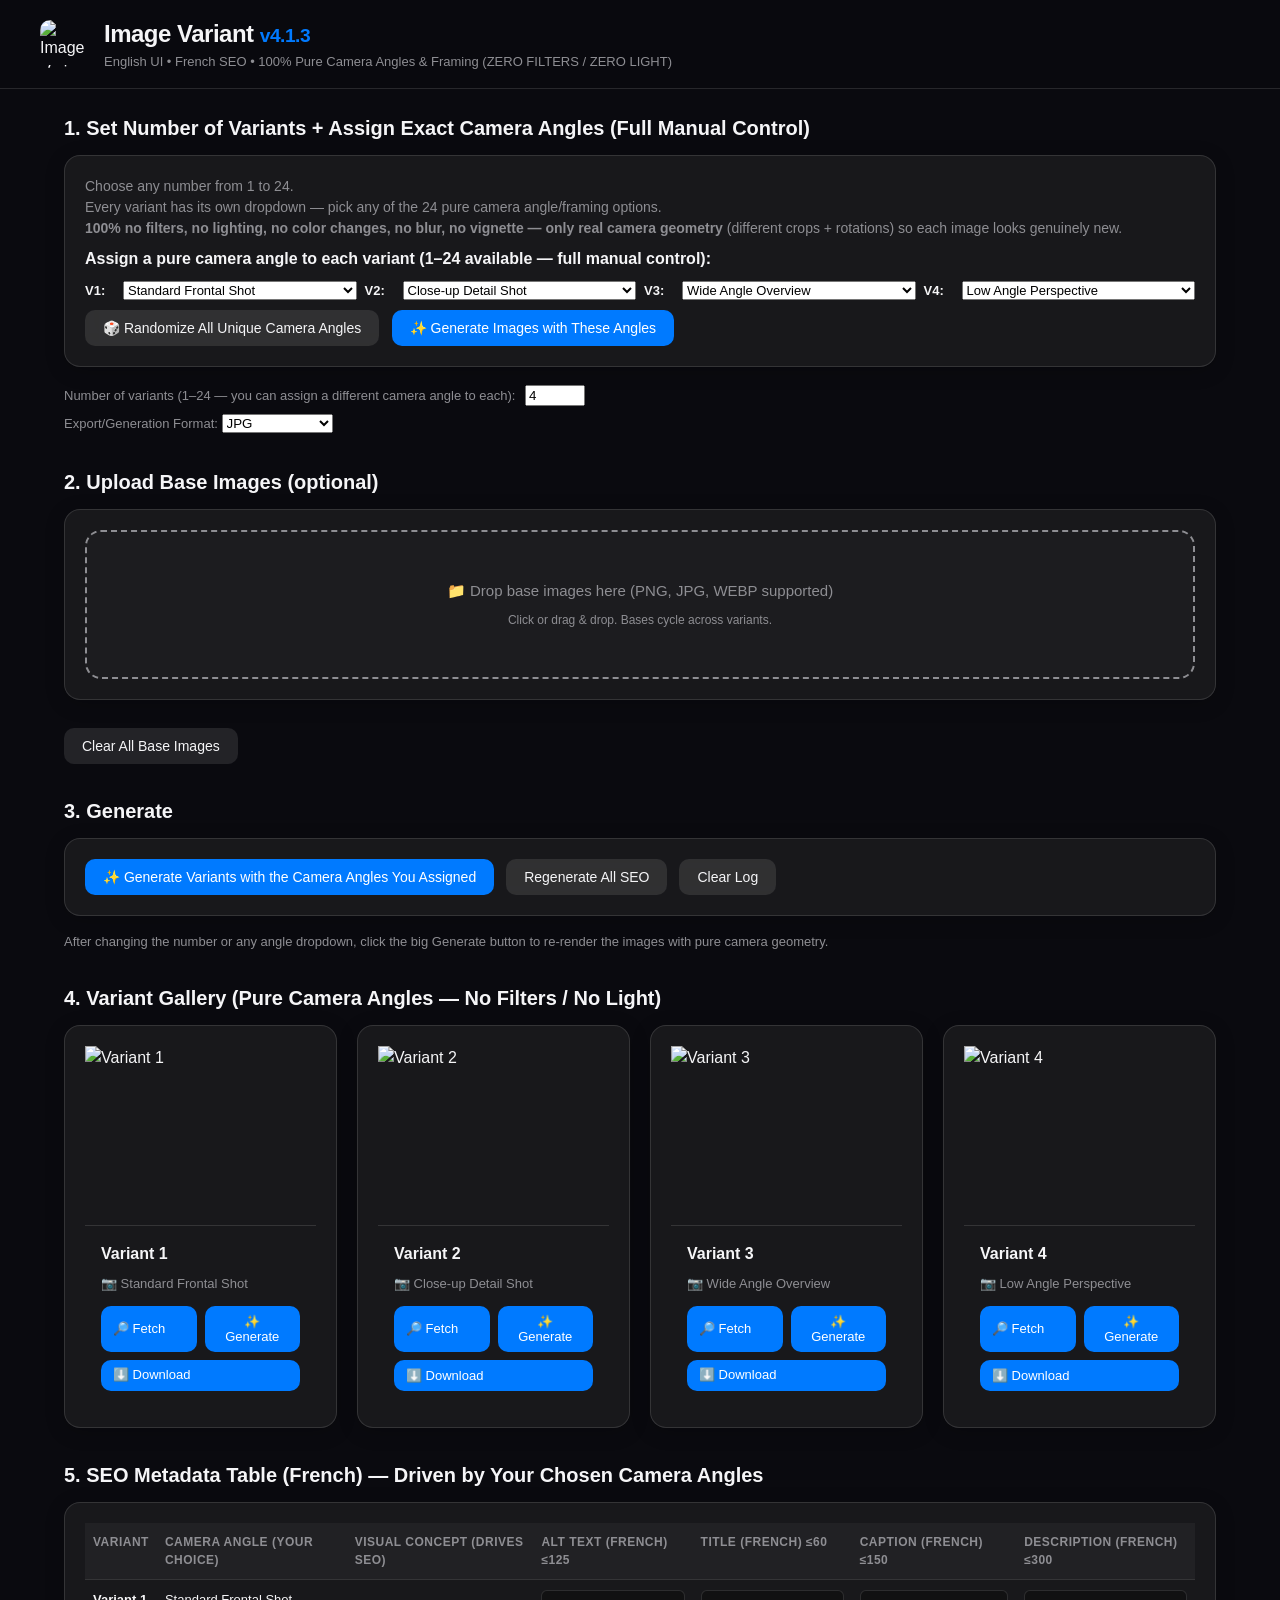
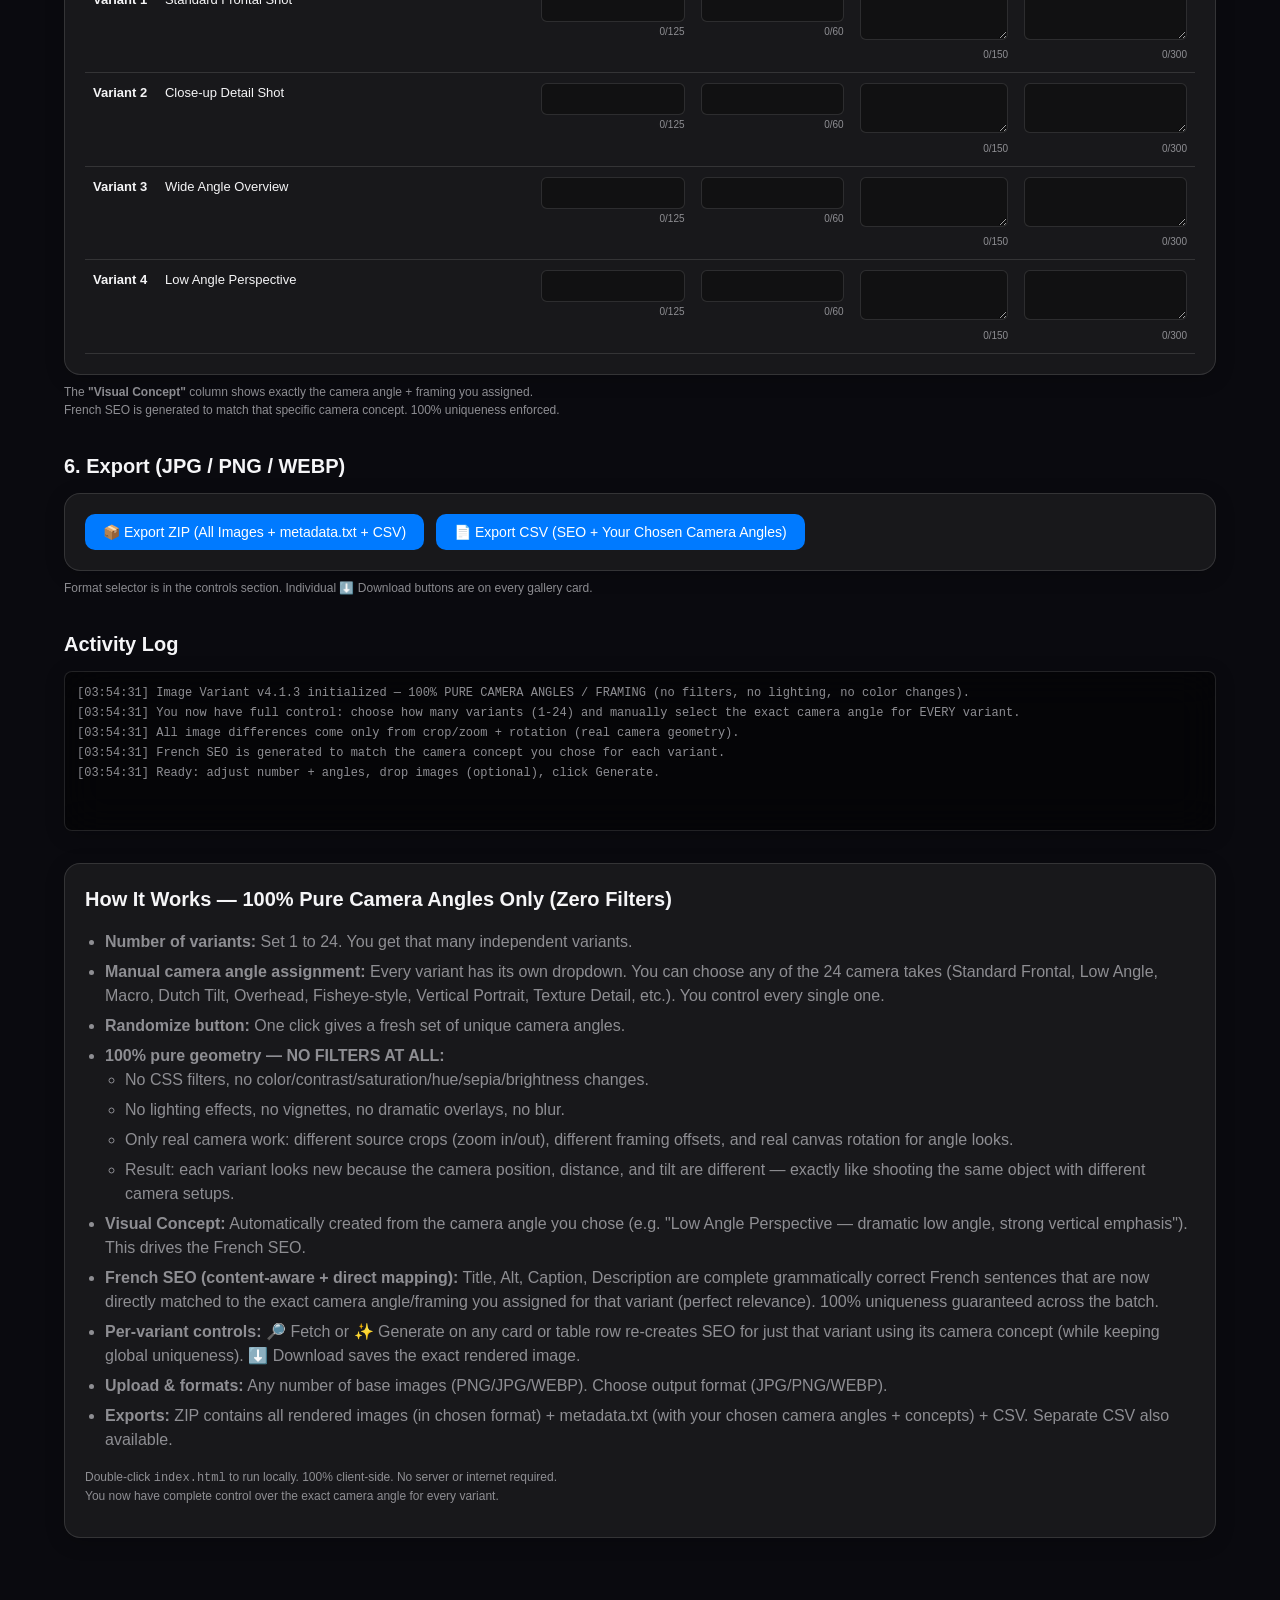
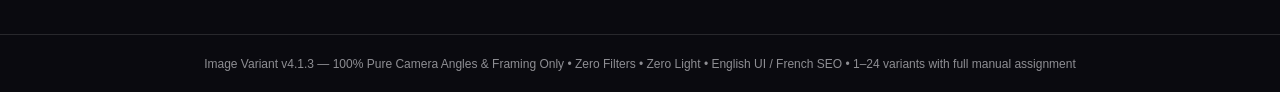
==== home/user/image-variant/index.html @ b82abbab "first commit" ====
<!DOCTYPE html>
<html lang="en">
<head>
  <meta charset="UTF-8">
  <meta name="viewport" content="width=device-width, initial-scale=1.0">
  <title>Image Variant v4.1.3 • Pure Camera Angles Only</title>
  <link rel="icon" href="assets/favicon.png">
  <link rel="stylesheet" href="css/main.css">
  <style>.concept{font-size:11px;color:#8e8e93;margin:4px 0 8px;line-height:1.3}.concept strong{color:#007aff}</style>
</head>
<body>
  <header>
    <div class="header-content">
      <img src="assets/logo.png" alt="Image Variant Logo" class="logo">
      <div class="header-text">
        <h1>Image Variant <span style="color:#007aff;font-size:0.8em">v4.1.3</span></h1>
        <p class="subtitle">English UI • French SEO • 100% Pure Camera Angles &amp; Framing (ZERO FILTERS / ZERO LIGHT)</p>
      </div>
    </div>
  </header>

  <main>
    <!-- Main control: number + angle assignment -->
    <section id="controls-section">
      <h2>1. Set Number of Variants + Assign Exact Camera Angles (Full Manual Control)</h2>
      <div class="glass" style="margin-bottom:16px">
        <p style="margin:0 0 8px;font-size:14px;color:#8e8e93">
          Choose any number from 1 to 24.<br>
          Every variant has its own dropdown — pick any of the 24 pure camera angle/framing options.<br>
          <strong>100% no filters, no lighting, no color changes, no blur, no vignette — only real camera geometry</strong> (different crops + rotations) so each image looks genuinely new.
        </p>
        <div id="angle-selectors"></div>
      </div>
    </section>

    <!-- Upload -->
    <section id="upload-section">
      <h2>2. Upload Base Images (optional)</h2>
      <div class="glass">
        <div id="dropzone" class="dropzone">
          <p>📁 Drop base images here (PNG, JPG, WEBP supported)</p>
          <p class="hint">Click or drag &amp; drop. Bases cycle across variants.</p>
        </div>
        <input type="file" id="file-input" multiple accept="image/*" style="display:none">
      </div>
      <div id="base-previews" class="previews"></div>
      <div style="margin-top:12px">
        <button onclick="clearBases()" class="secondary">Clear All Base Images</button>
      </div>
    </section>

    <!-- Generate -->
    <section>
      <h2>3. Generate</h2>
      <div class="controls glass">
        <button onclick="generateVariants()">✨ Generate Variants with the Camera Angles You Assigned</button>
        <button onclick="batchGenerateSeo()" class="secondary">Regenerate All SEO</button>
        <button onclick="clearLog()" class="secondary">Clear Log</button>
      </div>
      <p style="font-size:13px;color:#8e8e93;margin:8px 0 0">
        After changing the number or any angle dropdown, click the big Generate button to re-render the images with pure camera geometry.
      </p>
    </section>

    <!-- Gallery -->
    <section id="gallery-section">
      <h2>4. Variant Gallery (Pure Camera Angles — No Filters / No Light)</h2>
      <div id="gallery-grid" class="gallery-grid"></div>
    </section>

    <!-- SEO Table -->
    <section id="seo-section">
      <h2>5. SEO Metadata Table (French) — Driven by Your Chosen Camera Angles</h2>
      <div id="seo-table-container" class="glass"></div>
      <p style="font-size:12px;color:#8e8e93;margin-top:8px">
        The <strong>"Visual Concept"</strong> column shows exactly the camera angle + framing you assigned.<br>
        French SEO is generated to match that specific camera concept. 100% uniqueness enforced.
      </p>
    </section>

    <!-- Exports -->
    <section id="exports-section">
      <h2>6. Export (JPG / PNG / WEBP)</h2>
      <div class="exports glass">
        <button onclick="exportZip()">📦 Export ZIP (All Images + metadata.txt + CSV)</button>
        <button onclick="exportCsv()">📄 Export CSV (SEO + Your Chosen Camera Angles)</button>
      </div>
      <p style="font-size:12px;color:#8e8e93;margin-top:8px">
        Format selector is in the controls section. Individual ⬇️ Download buttons are on every gallery card.
      </p>
    </section>

    <!-- Log -->
    <section id="log-section">
      <h2>Activity Log</h2>
      <div id="log-output" class="log glass"></div>
    </section>

    <!-- Help -->
    <section id="help-section" class="help glass">
      <h2>How It Works — 100% Pure Camera Angles Only (Zero Filters)</h2>
      <ul>
        <li><strong>Number of variants:</strong> Set 1 to 24. You get that many independent variants.</li>
        <li><strong>Manual camera angle assignment:</strong> Every variant has its own dropdown. You can choose any of the 24 camera takes (Standard Frontal, Low Angle, Macro, Dutch Tilt, Overhead, Fisheye-style, Vertical Portrait, Texture Detail, etc.). You control every single one.</li>
        <li><strong>Randomize button:</strong> One click gives a fresh set of unique camera angles.</li>
        <li><strong>100% pure geometry — NO FILTERS AT ALL:</strong>
          <ul>
            <li>No CSS filters, no color/contrast/saturation/hue/sepia/brightness changes.</li>
            <li>No lighting effects, no vignettes, no dramatic overlays, no blur.</li>
            <li>Only real camera work: different source crops (zoom in/out), different framing offsets, and real canvas rotation for angle looks.</li>
            <li>Result: each variant looks new because the camera position, distance, and tilt are different — exactly like shooting the same object with different camera setups.</li>
          </ul>
        </li>
        <li><strong>Visual Concept:</strong> Automatically created from the camera angle you chose (e.g. "Low Angle Perspective — dramatic low angle, strong vertical emphasis"). This drives the French SEO.</li>
        <li><strong>French SEO (content-aware + direct mapping):</strong> Title, Alt, Caption, Description are complete grammatically correct French sentences that are now directly matched to the exact camera angle/framing you assigned for that variant (perfect relevance). 100% uniqueness guaranteed across the batch.</li>
        <li><strong>Per-variant controls:</strong> 🔎 Fetch or ✨ Generate on any card or table row re-creates SEO for just that variant using its camera concept (while keeping global uniqueness). ⬇️ Download saves the exact rendered image.</li>
        <li><strong>Upload &amp; formats:</strong> Any number of base images (PNG/JPG/WEBP). Choose output format (JPG/PNG/WEBP).</li>
        <li><strong>Exports:</strong> ZIP contains all rendered images (in chosen format) + metadata.txt (with your chosen camera angles + concepts) + CSV. Separate CSV also available.</li>
      </ul>
      <p style="margin-top:16px;font-size:12px;color:#8e8e93">
        Double-click <code>index.html</code> to run locally. 100% client-side. No server or internet required.<br>
        You now have complete control over the exact camera angle for every variant.
      </p>
    </section>
  </main>

  <footer>
    Image Variant v4.1.3 — 100% Pure Camera Angles &amp; Framing Only • Zero Filters • Zero Light • English UI / French SEO • 1–24 variants with full manual assignment
  </footer>

  <script src="js/jszip.min.js"></script>
  <script src="js/app.js"></script>
</body>
</html>
---- home/user/image-variant/css/main.css ----
/* Image Variant v4.1.1 - Clean Apple-style Glassmorphism Theme */

:root {
  --bg: #0a0a0f;
  --card-bg: rgba(28, 28, 30, 0.85);
  --border: rgba(255, 255, 255, 0.12);
  --accent: #007aff;
  --text: #f5f5f7;
  --text-secondary: #8e8e93;
  --success: #34c759;
  --warning: #ff9500;
  --danger: #ff3b30;
}

* { box-sizing: border-box; }

body {
  font-family: -apple-system, BlinkMacSystemFont, "Segoe UI", Roboto, Helvetica, Arial, sans-serif;
  background: var(--bg);
  color: var(--text);
  margin: 0;
  padding: 0;
  line-height: 1.5;
  -webkit-font-smoothing: antialiased;
}

header {
  background: rgba(10,10,15,0.95);
  backdrop-filter: blur(20px);
  border-bottom: 1px solid var(--border);
  padding: 16px 24px;
  position: sticky;
  top: 0;
  z-index: 100;
}

.header-content {
  max-width: 1200px;
  margin: 0 auto;
  display: flex;
  align-items: center;
  gap: 16px;
}

.logo {
  width: 48px;
  height: 48px;
  border-radius: 10px;
  object-fit: contain;
}

.header-text h1 {
  margin: 0;
  font-size: 24px;
  font-weight: 600;
  letter-spacing: -0.5px;
}

.header-text .subtitle {
  font-size: 13px;
  color: var(--text-secondary);
  margin: 0;
}

main {
  max-width: 1200px;
  margin: 0 auto;
  padding: 24px;
}

section { margin-bottom: 32px; }

h2 {
  font-size: 20px;
  font-weight: 600;
  margin: 0 0 12px;
  color: var(--text);
}

h3 {
  font-size: 16px;
  font-weight: 600;
  margin: 0 0 8px;
}

.glass {
  background: var(--card-bg);
  backdrop-filter: blur(20px);
  -webkit-backdrop-filter: blur(20px);
  border: 1px solid var(--border);
  border-radius: 16px;
  padding: 20px;
  box-shadow: 0 4px 20px rgba(0,0,0,0.2);
}

.dropzone {
  border: 2px dashed var(--text-secondary);
  border-radius: 16px;
  padding: 48px 24px;
  text-align: center;
  cursor: pointer;
  transition: all 0.2s ease;
  background: rgba(255,255,255,0.02);
}

.dropzone:hover, .dropzone.dragover {
  border-color: var(--accent);
  background: rgba(0, 122, 255, 0.08);
  transform: translateY(-1px);
}

.dropzone p { margin: 0; font-size: 15px; color: var(--text-secondary); }
.dropzone .hint { font-size: 12px; margin-top: 8px; color: var(--text-secondary); }

.previews {
  display: flex;
  flex-wrap: wrap;
  gap: 12px;
  margin-top: 16px;
}

.base-thumb {
  position: relative;
  width: 100px;
  text-align: center;
}

.base-thumb img {
  width: 100px;
  height: 75px;
  object-fit: cover;
  border-radius: 8px;
  border: 1px solid var(--border);
}

.base-thumb span {
  display: block;
  font-size: 10px;
  color: var(--text-secondary);
  margin-top: 4px;
  white-space: nowrap;
  overflow: hidden;
  text-overflow: ellipsis;
}

.base-thumb button {
  position: absolute;
  top: -6px;
  right: -6px;
  width: 20px;
  height: 20px;
  border-radius: 50%;
  background: var(--danger);
  color: white;
  border: none;
  font-size: 12px;
  line-height: 1;
  cursor: pointer;
  display: flex;
  align-items: center;
  justify-content: center;
}

.controls {
  display: flex;
  flex-wrap: wrap;
  gap: 12px;
  margin-bottom: 16px;
}

button {
  background: var(--accent);
  color: white;
  border: none;
  padding: 10px 18px;
  border-radius: 10px;
  font-size: 14px;
  font-weight: 500;
  cursor: pointer;
  transition: all 0.15s ease;
  display: inline-flex;
  align-items: center;
  gap: 6px;
}

button:hover {
  background: #0066d6;
  transform: translateY(-1px);
}

button.secondary {
  background: rgba(255,255,255,0.1);
  color: var(--text);
}

button.secondary:hover {
  background: rgba(255,255,255,0.2);
}

.gallery-grid {
  display: grid;
  grid-template-columns: repeat(auto-fit, minmax(260px, 1fr));
  gap: 20px;
}

.variant-card {
  overflow: hidden;
  transition: transform 0.2s ease;
}

.variant-card:hover {
  transform: translateY(-2px);
}

.variant-card img {
  width: 100%;
  height: 180px;
  object-fit: cover;
  display: block;
  border-bottom: 1px solid var(--border);
}

.card-body {
  padding: 16px;
}

.card-body h3 {
  margin: 0 0 8px;
  font-size: 16px;
  font-weight: 600;
}

.meta {
  display: flex;
  flex-direction: column;
  gap: 4px;
  font-size: 13px;
  color: var(--text-secondary);
  margin-bottom: 12px;
}

.meta span {
  display: flex;
  align-items: center;
  gap: 4px;
}

.actions {
  display: flex;
  gap: 8px;
  flex-wrap: wrap;
}

.actions button {
  flex: 1;
  padding: 8px 12px;
  font-size: 13px;
  min-width: 70px;
}

.seo-table {
  width: 100%;
  border-collapse: collapse;
  font-size: 13px;
}

.seo-table th,
.seo-table td {
  padding: 10px 8px;
  text-align: left;
  border-bottom: 1px solid var(--border);
  vertical-align: top;
}

.seo-table th {
  background: rgba(255,255,255,0.04);
  font-weight: 600;
  color: var(--text-secondary);
  font-size: 12px;
  text-transform: uppercase;
  letter-spacing: 0.5px;
}

.seo-table td input[type="text"],
.seo-table td textarea {
  width: 100%;
  background: rgba(0,0,0,0.3);
  border: 1px solid var(--border);
  border-radius: 6px;
  color: var(--text);
  font-size: 12px;
  padding: 6px 8px;
  font-family: inherit;
  resize: vertical;
}

.seo-table td input[type="text"] { height: 32px; }

.seo-table td textarea {
  min-height: 50px;
  max-height: 100px;
}

.char-counter {
  font-size: 10px;
  color: var(--text-secondary);
  text-align: right;
  display: block;
  margin-top: 2px;
}

.log {
  background: rgba(0,0,0,0.5);
  border: 1px solid var(--border);
  border-radius: 8px;
  padding: 12px;
  font-family: ui-monospace, SFMono-Regular, Menlo, Monaco, Consolas, "Liberation Mono", "Courier New", monospace;
  font-size: 12px;
  height: 160px;
  overflow-y: auto;
  white-space: pre-wrap;
  color: var(--text-secondary);
}

.log div { margin-bottom: 2px; }

.placeholder {
  color: var(--text-secondary);
  font-style: italic;
  text-align: center;
  padding: 40px;
}

.exports {
  display: flex;
  gap: 12px;
  flex-wrap: wrap;
}

.help ul { padding-left: 20px; color: var(--text-secondary); }
.help li { margin-bottom: 6px; }

.concept {
  font-size: 11px;
  color: #8e8e93;
  margin: 4px 0 8px;
  line-height: 1.3;
}

.concept strong { color: #007aff; }

footer {
  text-align: center;
  padding: 20px;
  color: var(--text-secondary);
  font-size: 12px;
  border-top: 1px solid var(--border);
  margin-top: 40px;
}
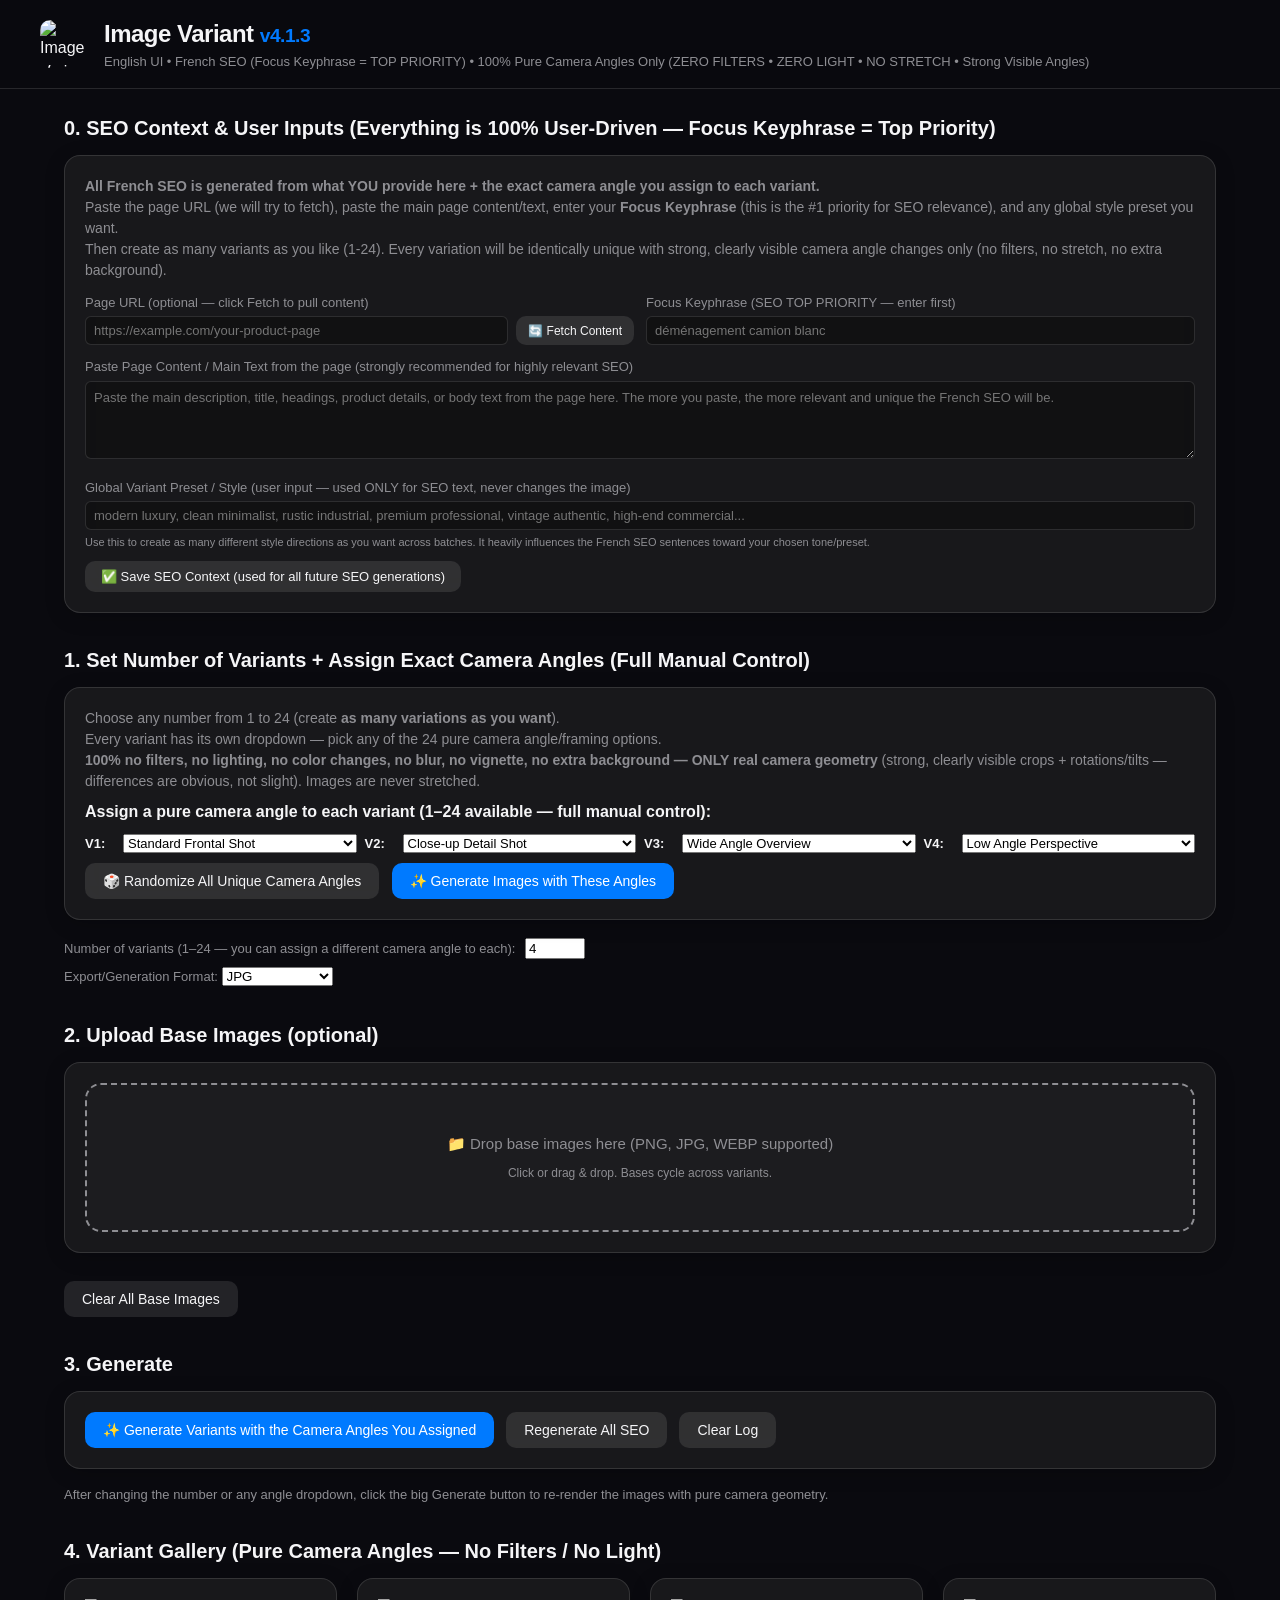
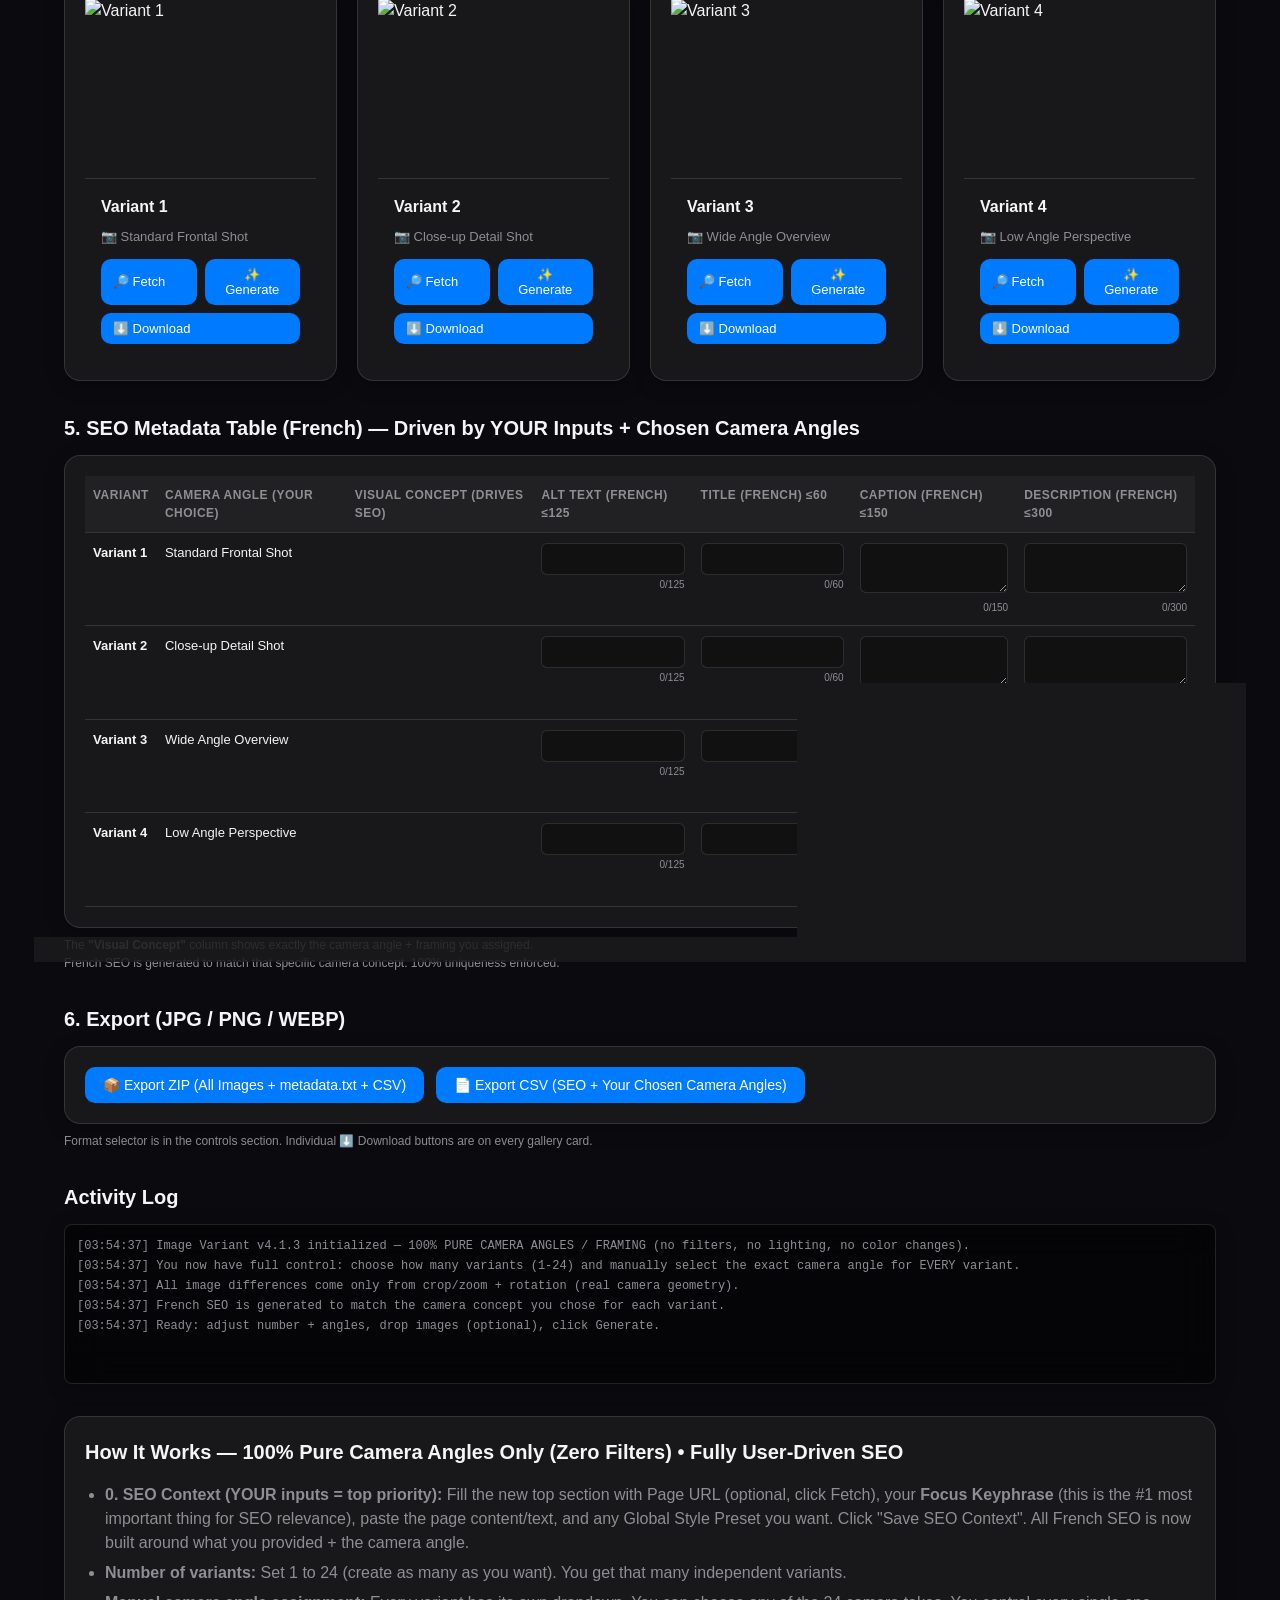
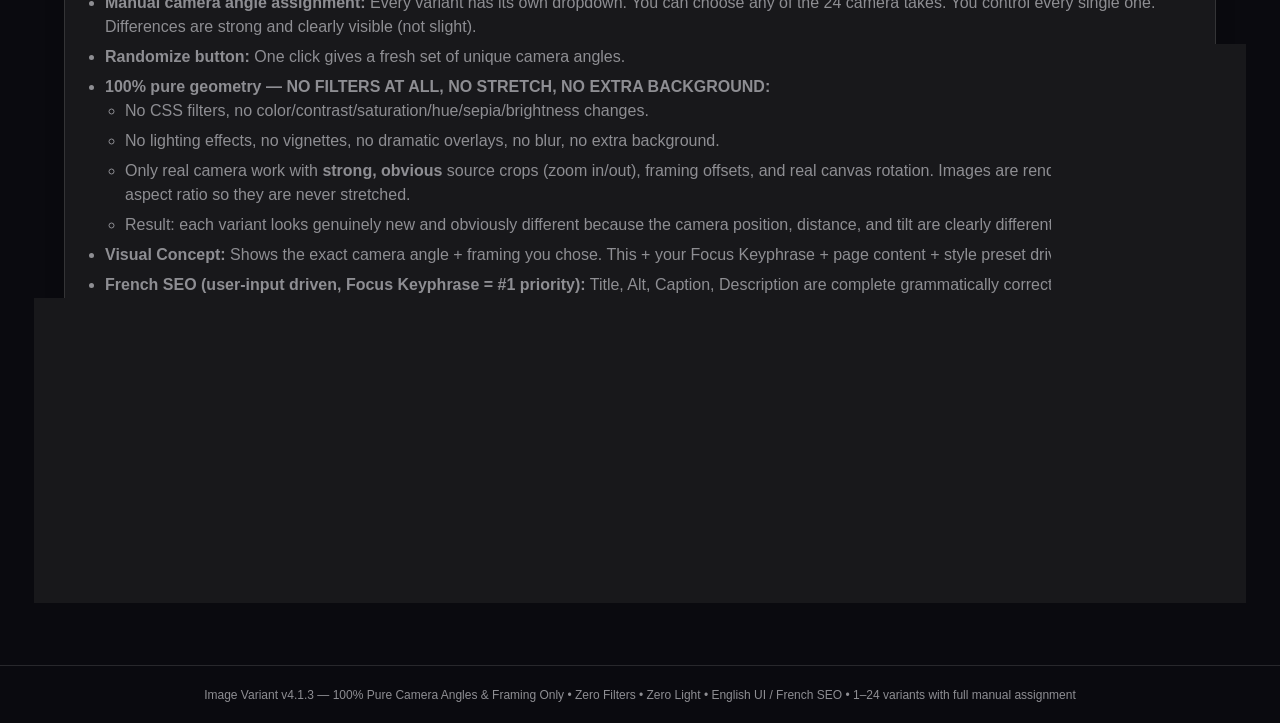
==== commit 5a103f8b: "second" ====
--- a/home/user/image-variant/index.html
+++ b/home/user/image-variant/index.html
@@ -14,20 +14,62 @@
       <img src="assets/logo.png" alt="Image Variant Logo" class="logo">
       <div class="header-text">
         <h1>Image Variant <span style="color:#007aff;font-size:0.8em">v4.1.3</span></h1>
-        <p class="subtitle">English UI • French SEO • 100% Pure Camera Angles &amp; Framing (ZERO FILTERS / ZERO LIGHT)</p>
+        <p class="subtitle">English UI • French SEO (Focus Keyphrase = TOP PRIORITY) • 100% Pure Camera Angles Only (ZERO FILTERS • ZERO LIGHT • NO STRETCH • Strong Visible Angles)</p>
       </div>
     </div>
   </header>
 
   <main>
+    <!-- 0. SEO Context & User Inputs (Everything is 100% user input — SEO is top priority) -->
+    <section id="seo-context-section">
+      <h2>0. SEO Context &amp; User Inputs (Everything is 100% User-Driven — Focus Keyphrase = Top Priority)</h2>
+      <div class="glass" style="margin-bottom:16px">
+        <p style="margin:0 0 12px;font-size:14px;color:#8e8e93">
+          <strong>All French SEO is generated from what YOU provide here + the exact camera angle you assign to each variant.</strong><br>
+          Paste the page URL (we will try to fetch), paste the main page content/text, enter your <strong>Focus Keyphrase</strong> (this is the #1 priority for SEO relevance), and any global style preset you want.<br>
+          Then create as many variants as you like (1-24). Every variation will be identically unique with strong, clearly visible camera angle changes only (no filters, no stretch, no extra background).
+        </p>
+
+        <div style="display:grid;grid-template-columns:1fr 1fr;gap:12px;margin-bottom:12px">
+          <div>
+            <label style="font-size:13px;color:#8e8e93;display:block;margin-bottom:4px">Page URL (optional — click Fetch to pull content)</label>
+            <div style="display:flex;gap:8px">
+              <input id="page-url" type="text" placeholder="https://example.com/your-product-page" style="flex:1;font-size:13px;padding:6px 8px;border:1px solid var(--border);border-radius:6px;background:rgba(0,0,0,0.3);color:var(--text)">
+              <button onclick="fetchPageContent()" class="secondary" style="padding:6px 12px;font-size:12px">🔄 Fetch Content</button>
+            </div>
+          </div>
+          <div>
+            <label style="font-size:13px;color:#8e8e93;display:block;margin-bottom:4px">Focus Keyphrase (SEO TOP PRIORITY — enter first)</label>
+            <input id="focus-keyphrase" type="text" placeholder="déménagement camion blanc" style="width:100%;font-size:13px;padding:6px 8px;border:1px solid var(--border);border-radius:6px;background:rgba(0,0,0,0.3);color:var(--text)">
+          </div>
+        </div>
+
+        <div style="margin-bottom:12px">
+          <label style="font-size:13px;color:#8e8e93;display:block;margin-bottom:4px">Paste Page Content / Main Text from the page (strongly recommended for highly relevant SEO)</label>
+          <textarea id="page-content" rows="4" placeholder="Paste the main description, title, headings, product details, or body text from the page here. The more you paste, the more relevant and unique the French SEO will be." style="width:100%;font-size:13px;padding:8px;border:1px solid var(--border);border-radius:6px;background:rgba(0,0,0,0.3);color:var(--text);font-family:inherit"></textarea>
+        </div>
+
+        <div>
+          <label style="font-size:13px;color:#8e8e93;display:block;margin-bottom:4px">Global Variant Preset / Style (user input — used ONLY for SEO text, never changes the image)</label>
+          <input id="global-preset" type="text" placeholder="modern luxury, clean minimalist, rustic industrial, premium professional, vintage authentic, high-end commercial..." style="width:100%;font-size:13px;padding:6px 8px;border:1px solid var(--border);border-radius:6px;background:rgba(0,0,0,0.3);color:var(--text)">
+          <p style="margin:4px 0 0;font-size:11px;color:#8e8e93">Use this to create as many different style directions as you want across batches. It heavily influences the French SEO sentences toward your chosen tone/preset.</p>
+        </div>
+
+        <div style="margin-top:10px">
+          <button onclick="updateSeoContext()" class="secondary" style="padding:8px 16px;font-size:13px">✅ Save SEO Context (used for all future SEO generations)</button>
+          <span id="context-status" style="margin-left:12px;font-size:12px;color:#34c759"></span>
+        </div>
+      </div>
+    </section>
+
     <!-- Main control: number + angle assignment -->
     <section id="controls-section">
       <h2>1. Set Number of Variants + Assign Exact Camera Angles (Full Manual Control)</h2>
       <div class="glass" style="margin-bottom:16px">
         <p style="margin:0 0 8px;font-size:14px;color:#8e8e93">
-          Choose any number from 1 to 24.<br>
+          Choose any number from 1 to 24 (create <strong>as many variations as you want</strong>).<br>
           Every variant has its own dropdown — pick any of the 24 pure camera angle/framing options.<br>
-          <strong>100% no filters, no lighting, no color changes, no blur, no vignette — only real camera geometry</strong> (different crops + rotations) so each image looks genuinely new.
+          <strong>100% no filters, no lighting, no color changes, no blur, no vignette, no extra background — ONLY real camera geometry</strong> (strong, clearly visible crops + rotations/tilts — differences are obvious, not slight). Images are never stretched.
         </p>
         <div id="angle-selectors"></div>
       </div>
@@ -70,7 +112,7 @@
 
     <!-- SEO Table -->
     <section id="seo-section">
-      <h2>5. SEO Metadata Table (French) — Driven by Your Chosen Camera Angles</h2>
+      <h2>5. SEO Metadata Table (French) — Driven by YOUR Inputs + Chosen Camera Angles</h2>
       <div id="seo-table-container" class="glass"></div>
       <p style="font-size:12px;color:#8e8e93;margin-top:8px">
         The <strong>"Visual Concept"</strong> column shows exactly the camera angle + framing you assigned.<br>
@@ -98,28 +140,29 @@
 
     <!-- Help -->
     <section id="help-section" class="help glass">
-      <h2>How It Works — 100% Pure Camera Angles Only (Zero Filters)</h2>
+      <h2>How It Works — 100% Pure Camera Angles Only (Zero Filters) • Fully User-Driven SEO</h2>
       <ul>
-        <li><strong>Number of variants:</strong> Set 1 to 24. You get that many independent variants.</li>
-        <li><strong>Manual camera angle assignment:</strong> Every variant has its own dropdown. You can choose any of the 24 camera takes (Standard Frontal, Low Angle, Macro, Dutch Tilt, Overhead, Fisheye-style, Vertical Portrait, Texture Detail, etc.). You control every single one.</li>
+        <li><strong>0. SEO Context (YOUR inputs = top priority):</strong> Fill the new top section with Page URL (optional, click Fetch), your <strong>Focus Keyphrase</strong> (this is the #1 most important thing for SEO relevance), paste the page content/text, and any Global Style Preset you want. Click "Save SEO Context". All French SEO is now built around what you provided + the camera angle.</li>
+        <li><strong>Number of variants:</strong> Set 1 to 24 (create as many as you want). You get that many independent variants.</li>
+        <li><strong>Manual camera angle assignment:</strong> Every variant has its own dropdown. You can choose any of the 24 camera takes. You control every single one. Differences are strong and clearly visible (not slight).</li>
         <li><strong>Randomize button:</strong> One click gives a fresh set of unique camera angles.</li>
-        <li><strong>100% pure geometry — NO FILTERS AT ALL:</strong>
+        <li><strong>100% pure geometry — NO FILTERS AT ALL, NO STRETCH, NO EXTRA BACKGROUND:</strong>
           <ul>
             <li>No CSS filters, no color/contrast/saturation/hue/sepia/brightness changes.</li>
-            <li>No lighting effects, no vignettes, no dramatic overlays, no blur.</li>
-            <li>Only real camera work: different source crops (zoom in/out), different framing offsets, and real canvas rotation for angle looks.</li>
-            <li>Result: each variant looks new because the camera position, distance, and tilt are different — exactly like shooting the same object with different camera setups.</li>
+            <li>No lighting effects, no vignettes, no dramatic overlays, no blur, no extra background.</li>
+            <li>Only real camera work with <strong>strong, obvious</strong> source crops (zoom in/out), framing offsets, and real canvas rotation. Images are rendered with correct aspect ratio so they are never stretched.</li>
+            <li>Result: each variant looks genuinely new and obviously different because the camera position, distance, and tilt are clearly different.</li>
           </ul>
         </li>
-        <li><strong>Visual Concept:</strong> Automatically created from the camera angle you chose (e.g. "Low Angle Perspective — dramatic low angle, strong vertical emphasis"). This drives the French SEO.</li>
-        <li><strong>French SEO (content-aware + direct mapping):</strong> Title, Alt, Caption, Description are complete grammatically correct French sentences that are now directly matched to the exact camera angle/framing you assigned for that variant (perfect relevance). 100% uniqueness guaranteed across the batch.</li>
-        <li><strong>Per-variant controls:</strong> 🔎 Fetch or ✨ Generate on any card or table row re-creates SEO for just that variant using its camera concept (while keeping global uniqueness). ⬇️ Download saves the exact rendered image.</li>
+        <li><strong>Visual Concept:</strong> Shows the exact camera angle + framing you chose. This + your Focus Keyphrase + page content + style preset drive the French SEO.</li>
+        <li><strong>French SEO (user-input driven, Focus Keyphrase = #1 priority):</strong> Title, Alt, Caption, Description are complete grammatically correct French sentences. The Focus Keyphrase you entered has the highest priority, followed by the page content you pasted, your global style preset, and the camera concept. 100% uniqueness guaranteed across the entire batch. Every sentence is tailored to what you provided.</li>
+        <li><strong>Per-variant controls:</strong> 🔎 Fetch or ✨ Generate on any card or table row re-creates SEO for just that variant (still respecting your saved SEO context + uniqueness). ⬇️ Download saves the exact rendered image.</li>
         <li><strong>Upload &amp; formats:</strong> Any number of base images (PNG/JPG/WEBP). Choose output format (JPG/PNG/WEBP).</li>
         <li><strong>Exports:</strong> ZIP contains all rendered images (in chosen format) + metadata.txt (with your chosen camera angles + concepts) + CSV. Separate CSV also available.</li>
       </ul>
       <p style="margin-top:16px;font-size:12px;color:#8e8e93">
         Double-click <code>index.html</code> to run locally. 100% client-side. No server or internet required.<br>
-        You now have complete control over the exact camera angle for every variant.
+        <strong>Everything is user input.</strong> Strong visible camera angles only. No stretch. Focus Keyphrase has top priority for SEO.
       </p>
     </section>
   </main>
